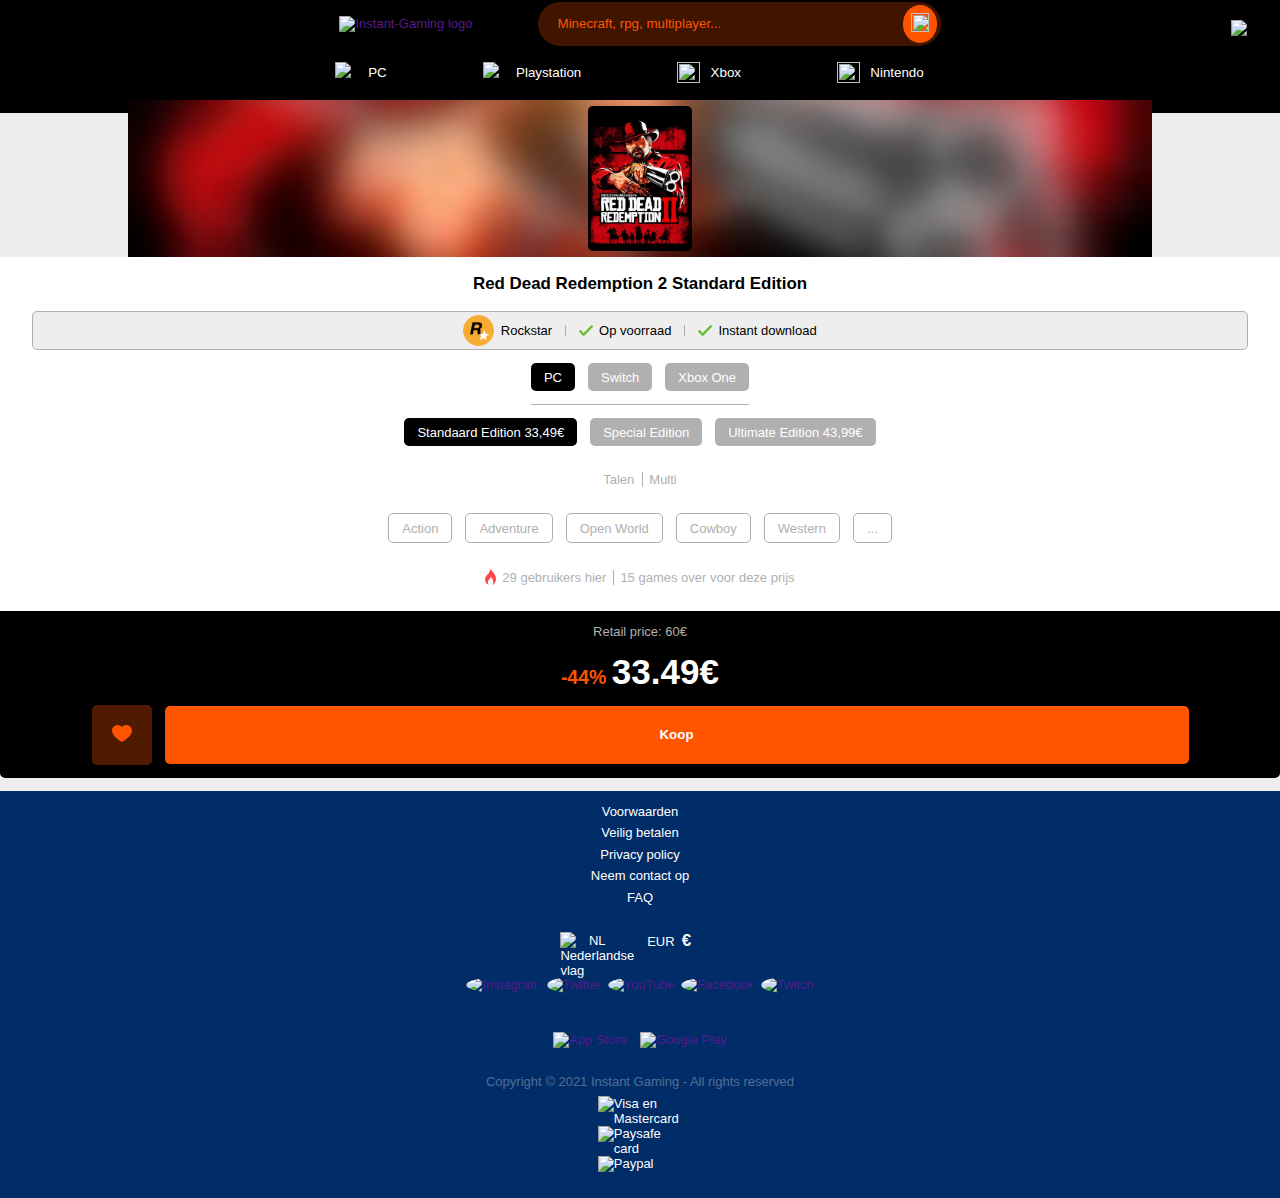
==== detailpagina.html @ 39573d83 "Add files via upload" ====
<!doctype html>
<html lang="nl">
	
<head>
	<meta charset="UTF-8">
	<meta name="author" content="Sandra Heijnekamp">
	<meta name="viewport" content="width=device-width, initial-scale=1">
	
	<title>Instant-Gaming detail pagina</title>
	
	<link href="styles/style.css" rel="stylesheet">
	<link rel="icon" type="image/svg+xml" href="images/favicon.svg">
</head>
<body>
    <header>
		<a href=""><img src="images/logo7.webp" alt="Instant-Gaming logo"></a>
		<nav class="gebruikersmenu">
			<button><img src="images/hamburgermenu.svg" class="hamburger" alt="Gebruikersmenu icon"></button>
			<ul class="hidden">
				<li><a href=""><img src="images/avatar.png" alt="Profielfoto"></a></li>
				<li><a href=""><img src="images/headericons/myorder.webp" alt="Mijn bestellingen"> Mijn bestellingen</a></li>
				<li><a href=""><img src="images/headericons/myigcredits.webp" alt="IG Credits"> IG Credits <span>€0</span></a></li>
				<li><a href=""><img src="images/headericons/mypublicprofile.webp" alt="Publieke profiel">Publieke profiel</a></li>
				<li><a href=""><img src="images/headericons/wishlist.webp" alt="Wishlist">Wishlist <span>19</span></a></li>
				<li><a href=""><img src="images/headericons/support.webp" alt="Klantenservice">Klantenservice</a></li>
				<li><a href=""><img src="images/headericons/settings.webp" alt="Instellingen">Instellingen</a></li>
				<li><a href=""><img src="images/headericons/darkmode.webp" alt="Darkmode">Darkmode</a></li>
				<li><a href=""><img src="images/headericons/signout.webp" alt="Log uit">Log uit</a></li>
			</ul>
		</nav>
		<form role="search" action="#">
			<input type="search" name="search" id="search" placeholder="Minecraft, rpg, multiplayer...">
			<button type="submit"><img src="images/headericons/ig-google-search-hover.webp" alt=""></button>
		</form>
		<nav class="navBesturingssysteem">
			<ul>
				<li class="NavComputer"><button><img src="images/headericons/pcgaming.svg" alt="Computer"><span class="hidden">PC</span><img src="images/headericons/arrow_down.svg" alt=""></button>
					<nav class="hidden">
						<div>
							<h2>Platforms</h2>
							<a href="">View all</a>
						</div>
						<ul>
							<li><a href=""><div><img src="images/PlatformIcons/steam.webp" alt="Steam"></div>Steam</a></li>
							<li><a href=""><div><img src="images/PlatformIcons/origin.webp" alt="Origin"></div>Origin</a></li>
							<li><a href=""><div><img src="images/PlatformIcons/rockstartc.webp" alt="Rockstar"></div>Rockstar</a></li>
							<li><a href=""><div><img src="images/PlatformIcons/epicgames.webp" alt="Epic"></div>Epic</a></li>
							<li><a href=""><div><img src="images/PlatformIcons/microsoftstore.webp" alt="Microsoft Store"></div>Microsoft Store</a></li>
							<li><a href=""><div><img src="images/PlatformIcons/ubisoftconnect.webp" alt="Ubisoft Connect"></div>Ubisoft Connect</a></li>
							<li><a href=""><div><img src="images/PlatformIcons/battlenet.webp" alt="Battle.net"></div>Battle.net</a></li>
							<li><a href=""><div><img src="images/PlatformIcons/gogcom.webp" alt="GOG.com"></div>GOG.com</a></li>
							<li><a href=""><div><img src="images/PlatformIcons/bethesda.webp" alt="Bethesda"></div>Bethesda</a></li>
						</ul>
						<h2>Prepaid cards</h2>
						<ul>
							<li><a href=""><img src="images/PlatformIcons/pc-fut.webp" alt="Fifa FUT points">Fifa FUT points</a></li>
							<li><a href=""><img src="images/PlatformIcons/pc-warcraft.webp" alt="World of Warcraft">World of Warcraft</a></li>
							<li><a href=""><img src="images/PlatformIcons/pc-gta.webp" alt="GTA Cash Cards">GTA Cash Cards</a></li>
						</ul>
						<h2>Top</h2>
						<ul>
							<li><a href="">Top bestsellers PC</a></li>
							<li><a href="">Top pre-orders PC</a></li>
							<li><a href="">Top PC games for under 10 €</a></li>
						</ul>
						<a href="">See all PC products</a>
					</nav>
				</li>
				<li class="NavPlaystation"><button><img src="images/headericons/playstation.svg" alt="Playstation"><span class="hidden">Playstation</span><img src="images/headericons/arrow_down.svg" alt=""></button>
					<nav>

					</nav>
				</li>
				<li class="NavXbox"><button><img src="images/headericons/xbox.svg" alt=""><span class="hidden">Xbox</span><img src="images/headericons/arrow_down.svg" alt=""></button>
					<nav>

					</nav>
				</li>
				<li class="NavNintendo"><button><img src="images/headericons/nintendo.svg" alt=""><span class="hidden">Nintendo</span><img src="images/headericons/arrow_down.svg" alt=""></button>
					<nav>

					</nav>
				</li>
			</ul>
		</nav>
	</header>
    <main class="detail">
        <section><img src="images/content/game-rockstar-red-dead-redemption-2-standard-edition-cover.jpg" alt="Red Dead Redemption 2"></section>
        <section>
            <h1>Red Dead Redemption 2 Standard Edition</h1>
            <article>
                <img src="images/PlatformIcons/rockstargames.png" alt="Rockstar">
                <p>Rockstar</p>
                <img src="images/vinkje.webp" alt="Beschikbaar">
                <p>Op voorraad</p><img src="images/vinkje.webp" alt="Beschikbaar">
                <p>Instant download</p>
            </article>
            <ul>
                <li><a href="">PC</a></li>
                <li><a href="">Switch</a></li>
                <li><a href="">Xbox One</a></li>
            </ul>
            <ul>
              <li><a href="">Standaard Edition <span>33,49€</span></a></li>
              <li><a href="">Special Edition</a></li>
              <li><a href="">Ultimate Edition <span>43,99€</span></a></li>
            </ul>
            <p>Talen <span>Multi</span></p>
            <ul>
                <li><a href="">Action</a></li>
                <li><a href="">Adventure</a></li>
                <li><a href="">Open World</a></li>
                <li><a href="">Cowboy</a></li>
                <li><a href="">Western</a></li>
                <li><a href="">...</a></li>
            </ul>
            <div><img src="images/hoticoon.webp" alt="Gewildheid"> <p>29 gebruikers hier</p><p>15 games over voor deze prijs</p></div>
            <article>
                <p>Retail price: 60€</p>
                <p>-44% <span>33.49€</span></p>
                <div><button><img src="images/heartfullicon.svg" alt="Wishlist icoon"></button>
                <button>Koop</button></div>
            </article>
        </section> 
    </main>
    <footer>
		<nav>
			<ul>
				<li><a href="">Voorwaarden</a></li>
				<li><a href="">Veilig betalen</a></li>
				<li><a href="">Privacy policy</a></li>
				<li><a href="">Neem contact op</a></li>
				<li><a href="">FAQ</a></li>
			</ul>
		</nav>
		<ul>
			<li><a href="">NL <img src="images/footericons/nederlandsevlag.png" alt="Nederlandse vlag"></a></li>
			<li><a href="">EUR <span>€</span></a></li>
		</ul>
		<ul>
			<li><a href=""><img src="images/footericons/instagramlogo.png" alt="Instagram"></a></li>
			<li><a href=""><img src="images/footericons/twittericon.webp" alt="Twitter"></a></li>
			<li><a href=""><img src="images/footericons/youtubeicon.webp" alt="YouTube"></a></li>
			<li><a href=""><img src="images/footericons/facebooklogo.webp" alt="Facebook"></a></li>
			<li><a href=""><img src="images/footericons/twitchlogo.webp" alt="Twitch"></a></li>
		</ul>
		<ul>
			<li><a href=""><img src="images/apple-store.webp" alt="App Store"></a></li>
			<li><a href=""><img src="images/google-store.webp" alt="Google Play"></a></li>
		</ul>
		<p>Copyright © 2021 Instant Gaming - All rights reserved</p>
		<img src="images/footericons/visamastercard.webp" alt="Visa en Mastercard">
		<img src="images/footericons/paysafecard.webp" alt="Paysafe card">
		<img src="images/footericons/paypal.webp" alt="Paypal">
	</footer>
    <script src="scripts/script.js"></script>
</body>
</html>
---- styles/style.css ----
/* CSS Document */
:root{
  --MerkColorOrange: #ff5400;
  --MainDarkorange: #4f1a00;
  --HeaderBackgroundColor: #000000;
  --Textcolorwhite: white;
  --MenuBackgroundColor: rgba(0, 0, 0, 0.5);
  --MenuBackgroundColorHover: rgba(0, 0, 0, 0.3);
  --BodyBackgroundColor: #eeeeee;
  --MainColorDarkgrey: #b0b0b0;
  --FooterBackgroundColor: #002c67;
}

*, *::after, *::before {
  box-sizing:border-box;  
  margin: 0;
  padding: 0;  
}

body{
  font-family: arial,sans-serif;
  font-size: 13px;
  background-color: var(--BodyBackgroundColor);
}

a{
  text-decoration: none;
}

li{
  list-style: none;
}

/* ------ Styling header ------ */

header{
  display: flex;
  flex-direction: column;
  align-items: center;
  background-color: var(--HeaderBackgroundColor);
}

img[src="images/logo7.webp"]{
  width: 7.7em;
  height: 100%;
  margin: 1.2em 0;
}

/* ------ Styling gebruikersmenu ------ */

.gebruikersmenu{
  display: flex;
  flex-direction: column;
  align-items: center;
  position: fixed;
  top: 4.5em;
  right: 1.3em;
  z-index: 15;
}

.gebruikersmenu button{
  position: fixed;
  background-color: var(--HeaderBackgroundColor);
  border: none;
  border-radius: 100%;
  width: 3.85em;
  height: 3.85em;
  z-index: 15;
  top: 0.4em;
  right: 0.8em;
}

.gebruikersmenu ul{
  background-color: var(--MenuBackgroundColor);
  border-radius: 5%;
  backdrop-filter: blur(25px);
  padding: 1em;
}

.gebruikersmenu ul li{
  width: 16em;
}

.gebruikersmenu ul li a:not(.gebruikersmenu ul li:first-of-type a){
  display: flex;
  align-items: center;

  height: 2.5em;
  padding: 0.5em 0.5em 0.5em 1em;
  border-radius: 15px;

  color: var(--Textcolorwhite);
}

.gebruikersmenu ul li a:hover:not(.gebruikersmenu ul li:first-of-type a){
  background-color: var(--MenuBackgroundColorHover);
}

.gebruikersmenu ul li a img:not(.gebruikersmenu ul li:first-of-type img){
  margin: 0 0.7em 0 0;
  width: 1.3em;
  height: 100%;
}

.gebruikersmenu ul li a span{
  margin-left: auto;
  background-color: var(--MenuBackgroundColorHover);
  padding: 0.35em 0.6em;
  border-radius: 42%;
}

img[src="images/avatar.png"]{
  width: 3.8em;
  border-radius: 100%;
  margin-left: calc(50% - 1.9em);
}

img[src="images/hamburgermenu.svg"]{
  position: fixed;
  z-index: 15;
  top: 1.5em;
  right: 1.7em;
  width: 2em;
}

/* ------ End styling gebruikersmenu ------ */

/* ------ Styling search bar ------ */

header form{
  position: relative;
  background-color: rgb(64, 21, 0);
  border-radius: 75px;
  width: 85%;

}

header form input{
  background-color: transparent;
  border: none;
  height: 3.3em;
  width: 100%;
  padding: 1.5em;
  color: var(--MerkColorOrange);
}

header form input::placeholder{
  color: var(--MerkColorOrange);
}

header form input:focus{
  outline: none;
}

header form button{
  position: absolute;
  top:0.25em;
  right: 0.25em;
  background-color: var(--MerkColorOrange);
  padding: 0.6em;
  border: none;
  border-radius: 100%;
}

header form button img{
  width: 1.4em;
  height: 1.4em;
}

/* ------ End styling search bar ------ */

/* ------ Styling nav besturingssysteem ------ */

.navBesturingssysteem ul{
  display: flex;
  justify-content: space-between;
  width: 16.92em;
  margin: 1em 0 2em 0;
}

.navBesturingssysteem ul li button{
  display: flex;
  justify-content: center;
  align-items: center;
}

.navBesturingssysteem > ul > li > button > img:not(img[src="images/headericons/arrow_down.svg"]) {
  width: 1.69em;
  height: 1.54em;
}

img[src="images/headericons/arrow_down.svg"]{
  width: 0.92em;
  margin-left: 0.38em;
}
.navBesturingssysteem button{
  border: none;
  background-color: var(--HeaderBackgroundColor);
}

.NavComputer nav{
  position: absolute;
  top: 11.54em;
  left: 0;
  right: 0;
  background-color: var(--MenuBackgroundColor);
  border-radius: 10px;
  backdrop-filter: blur(25px);
  padding: 1em;
  color: var(--Textcolorwhite);
  max-width: 29.23em;
  margin: auto;
  z-index: 15;
}

.NavComputer nav a{
  color: var(--Textcolorwhite);
  font-size: 1em;
  word-wrap: break-word;
}

.NavComputer nav h2{
  font-size: 1em;
}

.NavComputer > nav > h2{
  width: 100%;
  padding: 0.7em 1em;
  border-radius: 10px;
  background-color: var(--MenuBackgroundColorHover);
}

.NavComputer > nav > div{
  display: flex;
  justify-content: space-between;
  width: 100%;
  background-color: var(--MenuBackgroundColorHover);
  align-items: center;
  padding: 0.7em 1em;
  border-radius: 10px;
}

.NavComputer nav ul:first-of-type{
  display: flex;
  justify-content: flex-start;
  flex-direction: column;
  flex-wrap: wrap;
  height: 17.69em;
}

.NavComputer nav ul:first-of-type li{
  margin: 0.8em 2.5em 0 0.8em;
  align-self: flex-start;
}

.NavComputer nav ul:first-of-type li a{
  display: flex;
  align-items: center;
  font-size: 0.92em;
}

.NavComputer nav ul:first-of-type li div{
  position: relative;
  overflow: hidden;
  background-color: black;
  width: 2.69em;
  height: 2.69em;
  padding: 1em;
  border-radius: 100%;
  margin-right: 0.7em;
}

.NavComputer nav ul:first-of-type li:nth-of-type(2) div{
  background-color: #ff5500;
}

.NavComputer nav ul:first-of-type li:nth-of-type(3) div{
  background-color: #f6ac33;
}

.NavComputer nav ul:first-of-type li:nth-of-type(4) div{
  background-color: #0078f2;
}

.NavComputer nav ul:first-of-type li:nth-of-type(5) div{
  background-color: white;
}

.NavComputer nav ul:first-of-type li:nth-of-type(6) div{
  background-color: #00a2ff;
}

.NavComputer nav ul:first-of-type li:nth-of-type(7) div{
  background-color: #2e64ca;
}

.NavComputer nav ul:first-of-type li:nth-of-type(8) div{
  background-color: #ae00ff;
}

.NavComputer nav ul:first-of-type li:nth-of-type(9) div{
  background-color: #484848;
}

.NavComputer nav ul:first-of-type li:nth-of-type(1) div img{
  width: 3.08em;
  position: absolute;
  top: 0.23em;
  left: -0.62em;
}

.NavComputer nav ul:first-of-type li:nth-of-type(2) div img, .NavComputer nav ul:first-of-type li:nth-of-type(4) div img, .NavComputer nav ul:first-of-type li:nth-of-type(5) div img, .NavComputer nav ul:first-of-type li:nth-of-type(6) div img, .NavComputer nav ul:first-of-type li:nth-of-type(7) div img{
  width: 1.92em;
  position: absolute;
  top: 0.38em;
  left: 0.38em;
}

.NavComputer nav ul:first-of-type li:nth-of-type(3) div img{
  width: 1.92em;
  position: absolute;
  top: 0.46em;
  left: 0.46em;
}

.NavComputer nav ul:first-of-type li:nth-of-type(8) div img{
  width: 1.92em;
  position: absolute;
  top: 0.46em;
  left: 0.38em;
}

.NavComputer nav ul:first-of-type li:nth-of-type(9) div img{
  width: 17px;
  position: absolute;
  top: 0.62em;
  left: 0.69em;
}

.NavComputer nav ul:nth-of-type(2){
  width: 100%;
}

.NavComputer nav ul:nth-of-type(2) ul{
  justify-content: space-between;
}

.NavComputer nav ul:nth-of-type(2) li a{
  display: flex;
  justify-content: center;
  flex-direction: column;
  justify-content: space-between;
  align-items: center;
  height: 5.77em;
  margin: 1em 0.5em;
  text-align: center;
}

.NavComputer nav ul:nth-of-type(2) li img{
  width: 3.08em;
}

.NavComputer nav ul:nth-of-type(3){
  flex-direction: column;
  align-items: flex-start;
}

.NavComputer nav ul:nth-of-type(3) a{
  margin: 1em 0 0 1.8em;
}

.NavComputer > nav > a{
  display: flex;
  justify-content: center;
  background-color: black;
  padding: 0.9em 0;
  width: 45%;
  border-radius: 5px;
  align-self: center;
  margin: 1em auto;
}


/* ------ End tyling nav besturingssysteem ------ */

/* ------ End styling header ------ */

/* ------ Styling main ------ */

main{
  transform: translateY(-1em);
  max-width: 78.77em;
  margin: auto;
  background-color: var(--BodyBackgroundColor);
  border-radius: 10px;
}

main h2{
  font-size: 1.15em;
}

.homePage > section:nth-of-type(1){
  width: 100%;
  overflow: hidden;
  border-top-left-radius: 10px;
  border-top-right-radius: 10px;
}

img[src="images/content/campaign-banner-6149fc348d1fe.jpg"]{
  width: 130%;
  transform: translateX(-12%);
}

.homePage section:nth-of-type(2) > div, .homePage section:nth-of-type(4) > div{
  display: flex;
  justify-content: space-between;
  align-content: center;
  width: 95%;
  margin: 1em auto;
}

.homePage section:nth-of-type(2) > div a, .homePage section:nth-of-type(4) > div a{
  padding: 0.4em 0.7em;
  border: solid 1px #767676;
  border-radius: 15px;
  color: #767676;
}

.homePage section:nth-of-type(2) ol{
  display: grid;
  grid-template-columns: 1fr 1fr 1fr;
  grid-row-gap: 1.5em;
  grid-column-gap: 0.7em;
  grid-template-columns:repeat(auto-fit, minmax(8em, 1fr));
  width: 95%;
  margin: auto;
}

.homePage section:nth-of-type(2) ol li{
  position: relative;
  border-radius: 10px;
  color: var(--Textcolorwhite);
  width: 100%;
  box-shadow: 1px 1px 25px -20px rgba(0,0,0,0.45);
}

.homePage section:nth-of-type(2) ol li a{
  color: var(--Textcolorwhite);
}

.homePage section:nth-of-type(2) ol li span:nth-of-type(1){
  position: absolute;
  bottom: -1%;
  left: -3%;
  background-color: var(--MerkColorOrange);
  padding: 0.5em;
  border-radius: 5px;
}

.homePage section:nth-of-type(2) ol li span:nth-of-type(2){
  position: absolute;
  bottom: 5%;
  right: 7%;
}

.homePage section:nth-of-type(2) img[src="images/PlatformIcons/Steam-Emblem.png"]{
  position: absolute;
  width: 50px;
  top: 3%;
  right: -5%;
}

.homePage section:nth-of-type(2) img[src="images/content/life-is-strange-true-colors-pc-spel-steam-cover.jpg"]{
  width: 100%;
  height: 100%;
  border-radius: 10px;
}

/* ------ Styling Trustpilot ------ */

.homePage section:nth-of-type(3) {
  width: 95%;
  margin: 2em auto;
  padding: 1.5em;
  background-color: white;
  border-radius: 10px;
  box-shadow: 1px 1px 25px -20px rgba(0,0,0,0.45);
}

.homePage section:nth-of-type(3) a{
  display: flex;
  flex-wrap: wrap;
  justify-content: center;
  align-items: center;
  color: #000000;
  width: 300px;
  margin: 1em auto;
}

.homePage section:nth-of-type(3) p:first-of-type{
  font-size: 1.6em;
  margin: 0 0.8em 0.5em 0;
}
.homePage section:nth-of-type(3) p span{
  text-decoration: underline;
}

.homePage section:nth-of-type(3) img[src="images/trustpilot-stars.svg"]{
  width: 10em;
  margin: 0 0 0.5em 0;
}

.homePage section:nth-of-type(3) img[src="images/trustpilot-logo.svg"]{
  width: 6em;
  margin: 0 0 0 0.4em;
}

.homePage section:nth-of-type(3) article:nth-of-type(1), .homePage section:nth-of-type(3) article:nth-of-type(2), .homePage section:nth-of-type(3) article:nth-of-type(3){
  display: none;
}

/* ------ End styling Trustpilot ------ */

/* ------ Styling User feedback ------ */

.homePage section:nth-of-type(4) ul{
  display: flex;
  gap: 1.5em;
  width: 95%;
  margin: auto;
}
.homePage section:nth-of-type(4) ul li{
  display: flex;
  flex-direction: column;
  align-items: center;
  width: 47%;
  height: 16em;
  padding: 1.5em 0;
  background-color: white;
  box-shadow: 1px 1px 25px -20px rgba(0,0,0,0.45);
  border-radius: 10px;
}

.homePage section:nth-of-type(4) ul li:nth-child(3), .homePage section:nth-of-type(4) ul li:nth-child(4){
  display: none;
}

.homePage section:nth-of-type(4) ul li a:first-of-type{
  order: 1;
  width: 80%;
}

.homePage section:nth-of-type(4) ul li p{
  order: 2;
  width: 80%;
}

.homePage section:nth-of-type(4) ul li a h3, .homePage section:nth-of-type(4) ul li p{
  color: black;
  text-overflow: ellipsis;
  overflow: hidden;
  white-space: nowrap;
  text-align: center;
  margin: 0.5em 0 0 0;
}

.homePage section:nth-of-type(4) ul li a img:first-of-type{
  width: 6em;
  border-radius: 100%;
}

img[src="images/beoordelingssterren.webp"]{
  width: 7em;
  margin: 0.2em 0 0 0;
}

/* ------ End styling User feedback ------ */

/* ------ Styling detail pagina ------ */

.detail{
  display: flex;
  flex-direction: column;
  align-items: center;
}
.detail h1{
  font-size: 1.3em;
  margin: 1em 0;
  text-align: center;
}

.detail img[src="images/content/game-rockstar-red-dead-redemption-2-standard-edition-cover.jpg"]{
  width: 8em;
  border-radius: 5px;
  backdrop-filter: blur(20px);
  margin: 0.5em;
}

.detail section:first-of-type{
  display: flex;
  justify-content: center;
  order: -1;
  background-image: url("../images/content/game-rockstar-red-dead-redemption-2-standard-edition-cover-blur.jpg");
  background-size: 100%;
  background-position: center;
  width: 100%;
}

.detail section:nth-of-type(2){
  display: flex;
  flex-direction: column;
  align-items: center;
  background-color: white;
}

.detail section:nth-of-type(2) article:nth-of-type(1){
  display: flex;
  align-items: center;
  justify-content: center;
  background-color: var(--BodyBackgroundColor);
  width: 95%;
  border-radius: 5px;
  height: 3em;
  border: 1px solid var(--MainColorDarkgrey);
}

.detail section:nth-of-type(2) article:nth-of-type(1) p{
  margin: 0 0 0 0.5em;
}

.detail img[src="images/vinkje.webp"]{
  height: 0.8em;
  margin: 0 0 0 1em;
  padding: 0 0 0 1em;
  border-left: 1px solid var(--MainColorDarkgrey);
}

.detail section:nth-of-type(2) ul{
  display: flex;
  justify-content: center;
  gap: 1em;
  flex-wrap: wrap;
}

.detail section:nth-of-type(2) ul:first-of-type{
  padding: 0 0 1em 0;
  margin: 1em 0;
  border-bottom: 1px solid var(--MainColorDarkgrey);
}

.detail section:nth-of-type(2) ul li{
  padding: 0.5em 1em;
  background-color: var(--MainColorDarkgrey);
  border-radius: 5px;
}

.detail section:nth-of-type(2) ul li:first-of-type{
  background-color: var(--HeaderBackgroundColor)
}

.detail section:nth-of-type(2) ul li a{
  color: var(--Textcolorwhite);
}

.detail section:nth-of-type(2) > p:first-of-type{
  color: var(--MainColorDarkgrey);
  margin: 2em 0;
}

.detail section:nth-of-type(2) > p:first-of-type > span{
  padding-left: 0.5em;
  border-left: 1px solid var(--MainColorDarkgrey);
  margin-left: 0.3em;
}

.detail section:nth-of-type(2) ul:nth-of-type(3) li{
  background-color: transparent;
  border-radius: 5px;
  border: 1px solid var(--MainColorDarkgrey);
}

.detail section:nth-of-type(2) ul:nth-of-type(3) li a{
  color: var(--MainColorDarkgrey);
}

.detail section:nth-of-type(2) > div:first-of-type{
  display: flex;
  justify-content: center;
  align-items: center;
  color: var(--MainColorDarkgrey);
  margin: 2em 0;
}

.detail section:nth-of-type(2) > div:first-of-type p:nth-of-type(2){
  padding-left: 0.5em;
  margin-left: 0.5em;
  border-left: 1px solid var(--MainColorDarkgrey);
}

.detail img[src="images/hoticoon.webp"]{
  width: 0.8em; 
  margin: 0 0.5em 0 0;
}

.detail section:nth-of-type(2) article:nth-of-type(2){
  background-color: var(--HeaderBackgroundColor);
  display: flex;
  flex-direction: column;
  align-items: center;
  width: 100vw;
  border-bottom-right-radius: 5px;
  border-bottom-left-radius: 5px;
}

.detail section:nth-of-type(2) article:nth-of-type(2) p:first-of-type{
  color: var(--MainColorDarkgrey);
  margin: 1em 0;
}

.detail section:nth-of-type(2) article:nth-of-type(2) p:nth-of-type(2){
  color: var(--MerkColorOrange);
  font-size: 1.5em;
  font-weight: bold;
}

.detail section:nth-of-type(2) article:nth-of-type(2) p:nth-of-type(2) span{
  color: var(--Textcolorwhite);
  font-size: 1.8em;
}

.detail section:nth-of-type(2) article:nth-of-type(2) div{
  display: flex;
  align-items: center;
  gap: 1em;
  margin: 1em 0;
}

.detail section:nth-of-type(2) article:nth-of-type(2) button:first-of-type{
  padding: 1.5em;
  border-radius: 5px;
  border: none;
  background-color: var(--MainDarkorange);
}
.detail img[src="images/heartfullicon.svg"]{
  width: 1.5em;
}

.detail section:nth-of-type(2) article:nth-of-type(2) button:nth-of-type(2){
  padding: 1.6em 0;
  width: 80vw;
  border-radius: 5px;
  border: none;
  background-color: var(--MerkColorOrange);
  color: var(--Textcolorwhite);
  font-weight: bold;
}

/* ------ End styling detail pagina ------ */

/* ------ End styling main ------ */

/* ------ Styling footer ------ */

footer{
  background-color: var(--FooterBackgroundColor);
  color: var(--Textcolorwhite);
  display: flex;
  flex-direction: column;
  align-items: center;
  padding: 0 0 2em 0;
}

footer nav ul{
  padding: 0.5em 0 0 0;
}

footer nav ul li{
  text-align: center;
  padding: 0.5em 0 0 0; 
}

footer nav ul li a{
  color: var(--Textcolorwhite);
}

footer > ul:first-of-type{
  display: flex;
  justify-content: center;
  align-items: center;
  gap: 1em;
  margin: 2em 0;
}

footer > ul:first-of-type li a{
  color: var(--Textcolorwhite);
  position: relative;
}
footer > ul:first-of-type li a span{
  font-size: 1.3em;
  margin: 0 0 0 0.2em;
  font-weight: bold;
}

footer > ul:first-of-type li:first-of-type a{
  padding: 0 2.2em 0 0;
}

img[src="images/footericons/nederlandsevlag.png"]{
  position: absolute;
  top: -0.1em;
  right: 0;
}

footer > ul:nth-of-type(2){
  display: flex;
  justify-content: center;
  gap: 0.5em;
  padding: 0 0 2em 0;
}

footer > ul:nth-of-type(2) img{
  width: 4em;
  border-radius: 100%;
}

footer > ul:nth-of-type(3){
  display: flex;
  justify-content: center;
  gap: 1em;
  margin: 1em 0;
}

footer p:first-of-type{
  opacity: 30%;
  text-align: center;
  margin: 1em 0 0.6em 0;
}

footer > img:nth-of-type(1), footer > img:nth-of-type(2), footer > img:nth-of-type(3){
  width: 6.5em;
  margin: 0.2 0 0 0;
}

/* ------ End styling footer ------ */

/* ------ Styling other ------ */

.hidden{
  display: none;
}

/* ------ Styling other ------ */

/* ------ Responsive ------ */

@media (max-width: 348px){
  .homePage section:nth-of-type(2) ol li:nth-of-type(7), .homePage section:nth-of-type(2) ol li:nth-of-type(8), .homePage section:nth-of-type(2) ol li:nth-of-type(9), .homePage section:nth-of-type(2) ol li:nth-of-type(10){
    display: none;
  }
}

@media (min-width: 450px) {
  .homePage section:nth-of-type(2) ol{
    grid-template-columns:repeat(auto-fit, minmax(10.5em, 1fr));
  }
}

@media (min-width: 500px){
  .navBesturingssysteem ul{
    width: 100%;
    justify-content: space-evenly;
    font-size: 1.15em;
  }

  .navBesturingssysteem ul li:not(.navBesturingssysteem ul li:last-of-type){
    margin: 0 2em 0 0;
  }

  .navBesturingssysteem ul li span{
    display: block;
    color: var(--Textcolorwhite);
    margin: 0 0.3em 0 0.8em;
  }

  img[src="images/headericons/arrow_down.svg"]{
    opacity: 50%;
  }
  .NavComputer nav{
    top: 10.45em;
  }
  
  .NavComputer nav ul:first-of-type{
    height: 15em;
  }

  .NavComputer nav ul:first-of-type li{
    margin: 0;
  }

  .NavComputer nav ul:first-of-type li a{
    font-size: 0.8em;
    margin: 1em 0 0 1em;
  }
  .NavComputer nav ul:nth-of-type(2){
    font-size: 0.8em;
  }
  .NavComputer nav ul:nth-of-type(3) li a{
    font-size: 0.8em;
    margin-top: 3em;
  }
}

@media (min-width: 600px){
  .homePage section:nth-of-type(2) ol li:nth-of-type(9){
    display: none;
  }
  img[src="images/logo7.webp"]{
    width: 10em;
  }
  .homePage section:nth-of-type(4) ul li{
    width: 33%;
  }
  .homePage section:nth-of-type(4) ul li:nth-child(3){
    display: flex;
  }
  .NavComputer nav{
    top: 11em;
  }
}

@media (min-width: 650px){


  .homePage section:nth-of-type(3){
    display: grid;
    grid-template-columns: 1fr 1fr;
    row-gap: 2em;

  }
  .homePage section:nth-of-type(3) img:not(img[src="images/trustpilot-stars.svg"], img[src="images/trustpilot-logo.svg"]){
    height: 2.5em;
    margin: 0 1.5em 0 0;
  }

  .homePage section:nth-of-type(3) article p:first-of-type:not(.homePage section:nth-of-type(3) article:nth-of-type(4) p){
    margin: 0;
  }

  .homePage section:nth-of-type(3) article p:nth-child(2):not(.homePage section:nth-of-type(3) article:nth-of-type(4) p){
    color: gray;
  }

  .homePage section:nth-of-type(3) article:nth-of-type(1), .homePage section:nth-of-type(3) article:nth-of-type(2), .homePage section:nth-of-type(3) article:nth-of-type(3){
    display: flex;
    margin: auto;
  }
}

@media (min-width: 700px){
  header{
    flex-direction: row;
    flex-wrap: wrap;
    justify-content: center;
  }
  .navBesturingssysteem{
    width: 53.84em;
  }
    .NavComputer nav{
    top: 8em;
  }
  header form{
    width: 31em;
    margin: 0 3em 0 0;
  }
  img[src="images/logo7.webp"]{
    margin: 1.2em 5em 1.2em 3em;
    justify-self: flex-start;
  }
}

@media (min-width: 750px) {
  .homePage section:nth-of-type(2) ol{
    grid-template-columns:repeat(auto-fit, minmax(13em, 1fr));
  }
}

@media (min-width: 850px) {
  .homePage section:nth-of-type(2) ol{
    grid-template-columns:repeat(auto-fit, minmax(12em, 1fr));
    grid-column-gap: 1.5em;
  }

  .homePage section:nth-of-type(4) ul li{
    width: 22%;
  }

  .homePage section:nth-of-type(4) ul li:nth-child(4){
    display: flex;
  }

}

@media (min-width: 904px) {
  .homePage section:nth-of-type(2) ol li:last-of-type, .homePage section:nth-of-type(2) ol li:nth-of-type(9){
    display: block;
  }
}

@media (min-width: 1024px){
  .homePage section:nth-of-type(3){
    display: flex;
    justify-content: space-between;
  }
}

/* ------ End responsive ------ */
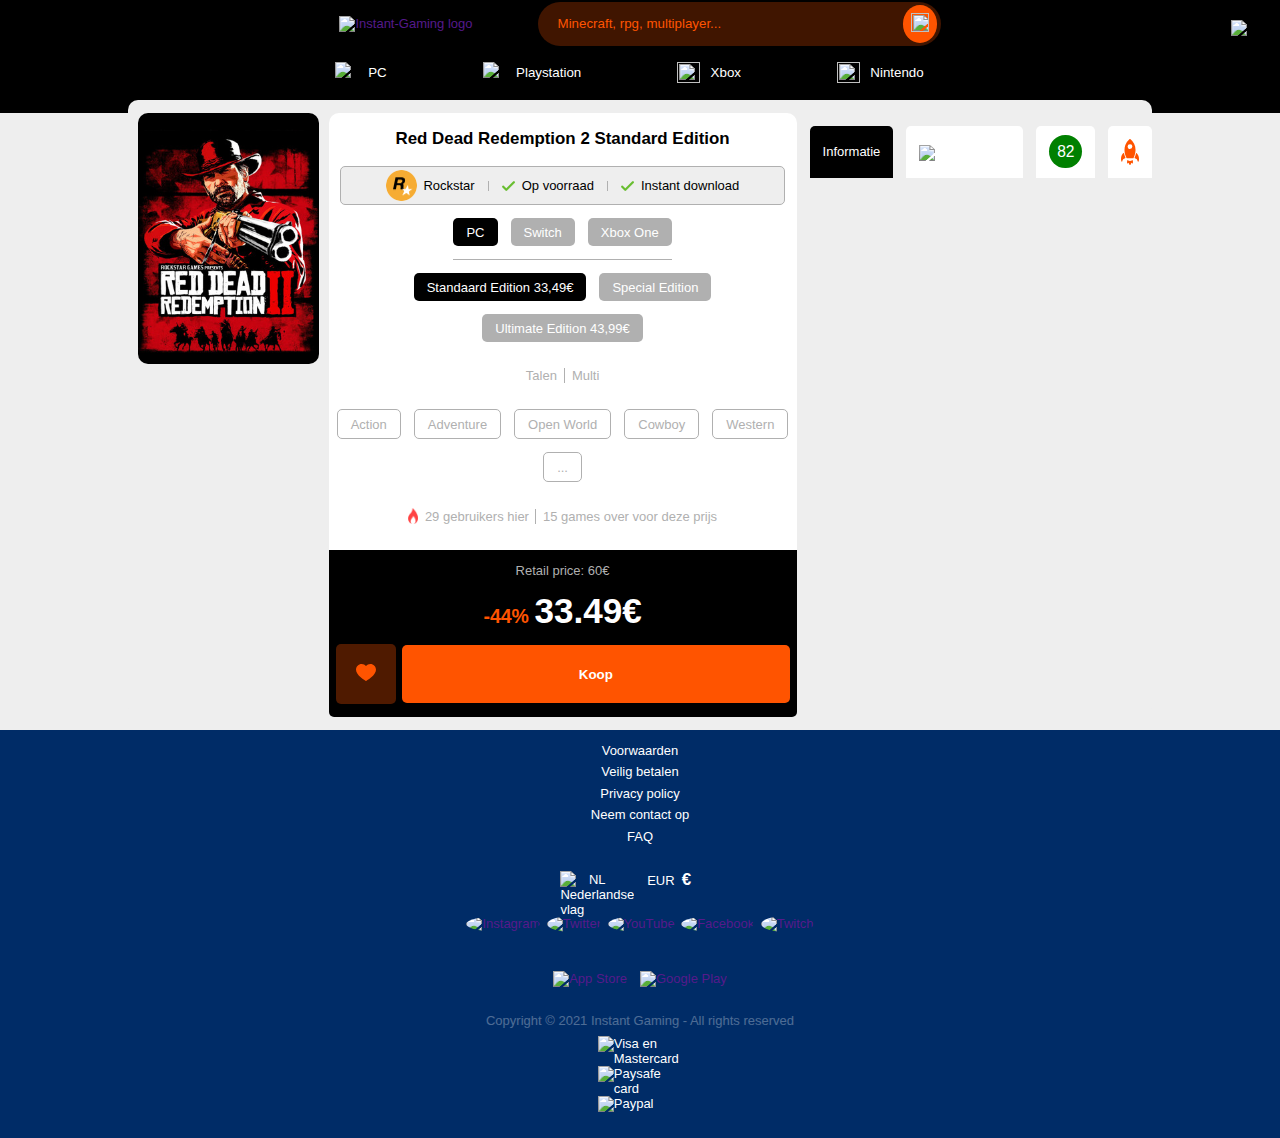
==== commit 402aee24: "Add files via upload" ====
--- a/detailpagina.html
+++ b/detailpagina.html
@@ -15,7 +15,7 @@
     <header>
 		<a href=""><img src="images/logo7.webp" alt="Instant-Gaming logo"></a>
 		<nav class="gebruikersmenu">
-			<button><img src="images/hamburgermenu.svg" class="hamburger" alt="Gebruikersmenu icon"></button>
+			<button><img src="images/hamburgermenu.svg" alt="Gebruikersmenu icon"></button>
 			<ul class="hidden">
 				<li><a href=""><img src="images/avatar.png" alt="Profielfoto"></a></li>
 				<li><a href=""><img src="images/headericons/myorder.webp" alt="Mijn bestellingen"> Mijn bestellingen</a></li>
@@ -88,13 +88,13 @@
         <section><img src="images/content/game-rockstar-red-dead-redemption-2-standard-edition-cover.jpg" alt="Red Dead Redemption 2"></section>
         <section>
             <h1>Red Dead Redemption 2 Standard Edition</h1>
-            <article>
+            <div>
                 <img src="images/PlatformIcons/rockstargames.png" alt="Rockstar">
                 <p>Rockstar</p>
                 <img src="images/vinkje.webp" alt="Beschikbaar">
                 <p>Op voorraad</p><img src="images/vinkje.webp" alt="Beschikbaar">
                 <p>Instant download</p>
-            </article>
+			</div>
             <ul>
                 <li><a href="">PC</a></li>
                 <li><a href="">Switch</a></li>
@@ -115,13 +115,58 @@
                 <li><a href="">...</a></li>
             </ul>
             <div><img src="images/hoticoon.webp" alt="Gewildheid"> <p>29 gebruikers hier</p><p>15 games over voor deze prijs</p></div>
-            <article>
+            <div>
                 <p>Retail price: 60€</p>
                 <p>-44% <span>33.49€</span></p>
                 <div><button><img src="images/heartfullicon.svg" alt="Wishlist icoon"></button>
                 <button>Koop</button></div>
-            </article>
+			</div>
         </section> 
+		<section>
+			<ul>
+				<li><a href="">Informatie</a></li>
+				<li><a href=""><img src="images/beoordelingssterren.webp" alt="Beoordeling"></a></li>
+				<li><a href="" alt="Gebruikersscore"><span>82</span></a></li>
+				<li><a href=""><span>Activation</span><img src="images/activationicoon.svg" alt=""></a></li>
+			</ul>
+			<!-- <article>
+				<p>Red Dead Redemption 2 voor PC is een actie-avonturen game in open wereld formaat, waarin de speler vrij kan ronddwalen met sommige elementen die zich afspelen in een derde persoon, andere in first-person. De speler kan misdaden plegen, maar moet dan voorbereid zijn op dat de wetshandhaving ze op komt sporen, klaar om je het volle gewicht van je misdaden te laten dragen.</p>
+				<h2>Over deze game</h2>
+				<p>RDR2, zoals de game liefkozend wordt genoemd, werd vóór de pc-release alvoor andere platforms uitgebracht, en de game kreeg de titel van best verkochte game aller tijden nog voordat de pc-gamecijfers in de statistieken werden opgenomen. De reden voor de populariteit van de game is niet moeilijk te ontdekken.
+					In tegenstelling tot games waar chaos en vernietiging de sleutel zijn, kun je met deze game wegzinken in de schoonheid van het landschap van het Wilde Westen en empathische en sympathieke banden aangaan met andere spelers en NPC's (niet-spelende personages) in de momenten tussen de actiegedreven sequenties - waarvan er ook veel zijn.
+					Je speelt als Arthur Morgan, een lid van de Van der Linde Gang, en de lineaire verhaallijn guides spelen door middel van vaste verhaallijnen, waarbij Arthur missies voltooit en doelen bereikt terwijl hij verder gaat, geleid door het algemene verhaal.
+					Zodra elke missie is voltooid, is Arthur vrij om door de open wereld te dwalen, nieuwe plekken te ontdekken en af en toe te struikelen over zijn volgende missie die hij kan uitvoeren voordat hij terugkeert naar zijn oorspronkelijke punt om vanaf daar weer verder te gaan.
+					Ondanks de strak uitgelijnde verhaallijnen, is het spel sterk door de speler gestuurd, waarbij je beslissingen je weg door het spel bepalen. Je kunt tijdens elke reis blijven hangen, schurken vangen die misdaden begaan, mensen in nood helpen met zijmissies, of je kunt ze passeren en alle NPC’s negeren in je vastbeslotenheid om naar je volgende bestemming te gaan.</p>
+				<h3>Geweldige Graphics</h3>
+				<p>Gezien het feit dat de game veel aandacht besteedt aan de esthetiek van de game, zal het geen verrassing zijn dat er enorme hoeveelheden detail zijn aangebracht in het creëren van de best mogelijke gameplay, achtergronden en bewegingsverschuivingen die mogelijk zijn.
+					Schaduwen en reflecties zijn gedetailleerder en realistischer dan ooit tevoren met een hogere resolutie en scherpere definitie. Bomen, gras en sneeuw lijken en ‘voelen’ allemaal authentieker terwijl je speelt, met subtiele veranderingen in geluiden die een realistische indruk geven van het terrein waarop je speelt.
+					Je bewegingen zijn ook meer responsief, met een vloeiende beweging kun je je wapen trekken, en lopen, rijden en rennen voelen authentiek wat betreft de grafische en fysische motoren.</p>
+				<h3>Nieuwe Features Om Op Te Letten</h3>
+				<ul>
+					<li>Paarden - er zijn nieuwe paardenrassen die je kunt vangen, temmen en berijden, waaronder de snelle Warped Brindle Arabian; de Perlino Andalusiër, een uitstekende jager; de Red Chestnut Arabian, mooi en snel; en verschillende andere. Probeer ze allemaal en kijk welke het beste past bij Arthur's stijl van rijden, vechten en ontdekken</li>
+					<li>Geweren - er zijn verschillende wapens in deze game die alleen beschikbaar waren in de online versie van de eerste game, waaronder de High Roller Revolver en Le Mat revolver, terwijl het M1899-pistool geheel nieuw is in deze game</li>
+					<li>Talismans - houd je ogen open voor gadgets en amuletten die je kunnen helpen. Dit zijn bijvoorbeeld een haaientand die jou en je paard helpt om als een team te werken, een schildpadschelp die je herstelsnelheid (permanent) verhoogt en een kraaikop die je geplunderde munitie (ook permanent) een boost geeft</li>
+				</ul>
+				<p>Red Dead Redemption 2 voor PC is beschikbaar voor aankoop op Instant Gaming voor een fractie van de verkoopprijs. Je ontvangt een officiële sleutel en kunt het spel binnen enkele seconden spelen. Play smart. Pay less.</p>
+				<h3>Release datum: <span>5 november 2019</span></h3>
+				<h3>Minimale vereisten*</h3>
+				<ul>
+					<li>OS <span>win 7</span></li>
+					<li>CPU <span>Intel Core i5-2500K / AMD FX-6300</span></li>
+					<li>RAM <span>8 GB</span></li>
+					<li>GPU <span>Nvidia GeForce GTX 770 2 Go / AMD Radeon R9 280 3 Go</span></li>
+					<li>HDD <span>150 GB</span></li>
+				</ul>
+				<h3>Aanbevolen vereisten*</h3>
+				<ul>
+					<li>OS <span>Windows 10 (v1803)</span></li>
+					<li>CPU <span>Intel Core i7-4770K / AMD Ryzen 5 1500X</span></li>
+					<li>RAM <span>12 GB</span></li>
+					<li>GPU <span>Nvidia GeForce GTX 1060 6 Go / AMD Radeon RX 480 4Go</span></li>
+					<li>HDD <span>150 GB</span></li>
+				</ul>
+			</article> -->
+		</section>
     </main>
     <footer>
 		<nav>
--- a/styles/style.css
+++ b/styles/style.css
@@ -523,18 +523,21 @@
 
 /* ------ Styling User feedback ------ */
 
-.homePage section:nth-of-type(4) ul{
-  display: flex;
-  gap: 1.5em;
+.homePage section:nth-of-type(4){
   width: 95%;
   margin: auto;
 }
+
+.homePage section:nth-of-type(4) ul{
+  display: flex;
+  gap: 1.5em;
+}
 .homePage section:nth-of-type(4) ul li{
   display: flex;
   flex-direction: column;
   align-items: center;
-  width: 47%;
   height: 16em;
+  width: 50%;
   padding: 1.5em 0;
   background-color: white;
   box-shadow: 1px 1px 25px -20px rgba(0,0,0,0.45);
@@ -582,7 +585,11 @@
   display: flex;
   flex-direction: column;
   align-items: center;
-}
+  max-width: 78.77em;
+}
+
+/* ------ Styling productinformatie (sectie 1 & 2) pagina ------ */
+
 .detail h1{
   font-size: 1.3em;
   margin: 1em 0;
@@ -610,10 +617,11 @@
   display: flex;
   flex-direction: column;
   align-items: center;
+  width: 100%;
   background-color: white;
 }
 
-.detail section:nth-of-type(2) article:nth-of-type(1){
+.detail section:nth-of-type(2) > div:nth-of-type(1){
   display: flex;
   align-items: center;
   justify-content: center;
@@ -624,15 +632,17 @@
   border: 1px solid var(--MainColorDarkgrey);
 }
 
-.detail section:nth-of-type(2) article:nth-of-type(1) p{
+.detail section:nth-of-type(2) div:nth-of-type(1) p{
   margin: 0 0 0 0.5em;
 }
 
 .detail img[src="images/vinkje.webp"]{
   height: 0.8em;
   margin: 0 0 0 1em;
+}
+.detail section:nth-of-type(2) div:nth-of-type(1) img:nth-of-type(2){
+  border-left: 1px solid var(--MainColorDarkgrey);
   padding: 0 0 0 1em;
-  border-left: 1px solid var(--MainColorDarkgrey);
 }
 
 .detail section:nth-of-type(2) ul{
@@ -683,7 +693,7 @@
   color: var(--MainColorDarkgrey);
 }
 
-.detail section:nth-of-type(2) > div:first-of-type{
+.detail section:nth-of-type(2) > div:nth-of-type(2){
   display: flex;
   justify-content: center;
   align-items: center;
@@ -691,7 +701,7 @@
   margin: 2em 0;
 }
 
-.detail section:nth-of-type(2) > div:first-of-type p:nth-of-type(2){
+.detail section:nth-of-type(2) > div:nth-of-type(2) p:nth-of-type(2){
   padding-left: 0.5em;
   margin-left: 0.5em;
   border-left: 1px solid var(--MainColorDarkgrey);
@@ -702,40 +712,41 @@
   margin: 0 0.5em 0 0;
 }
 
-.detail section:nth-of-type(2) article:nth-of-type(2){
+.detail section:nth-of-type(2) div:nth-of-type(3){
   background-color: var(--HeaderBackgroundColor);
   display: flex;
   flex-direction: column;
   align-items: center;
-  width: 100vw;
+  width: 100%;
   border-bottom-right-radius: 5px;
   border-bottom-left-radius: 5px;
 }
 
-.detail section:nth-of-type(2) article:nth-of-type(2) p:first-of-type{
+.detail section:nth-of-type(2) div:nth-of-type(3) p:first-of-type{
   color: var(--MainColorDarkgrey);
   margin: 1em 0;
 }
 
-.detail section:nth-of-type(2) article:nth-of-type(2) p:nth-of-type(2){
+.detail section:nth-of-type(2) div:nth-of-type(3) p:nth-of-type(2){
   color: var(--MerkColorOrange);
   font-size: 1.5em;
   font-weight: bold;
 }
 
-.detail section:nth-of-type(2) article:nth-of-type(2) p:nth-of-type(2) span{
+.detail section:nth-of-type(2) div:nth-of-type(3) p:nth-of-type(2) span{
   color: var(--Textcolorwhite);
   font-size: 1.8em;
 }
 
-.detail section:nth-of-type(2) article:nth-of-type(2) div{
-  display: flex;
-  align-items: center;
-  gap: 1em;
-  margin: 1em 0;
-}
-
-.detail section:nth-of-type(2) article:nth-of-type(2) button:first-of-type{
+.detail section:nth-of-type(2) div:nth-of-type(3) div{
+  display: flex;
+  align-items: center;
+  width: 97%;
+  gap: 0.5em;
+  margin: 1em auto;
+}
+
+.detail section:nth-of-type(2) div:nth-of-type(3) button:first-of-type{
   padding: 1.5em;
   border-radius: 5px;
   border: none;
@@ -745,15 +756,59 @@
   width: 1.5em;
 }
 
-.detail section:nth-of-type(2) article:nth-of-type(2) button:nth-of-type(2){
+.detail section:nth-of-type(2) div:nth-of-type(3) button:nth-of-type(2){
   padding: 1.6em 0;
-  width: 80vw;
+  width: 100%;
   border-radius: 5px;
   border: none;
   background-color: var(--MerkColorOrange);
   color: var(--Textcolorwhite);
   font-weight: bold;
 }
+/* ------ End styling productinformatie (sectie 1 & 2) pagina ------ */
+
+/* ------ Styling verdere informatie ------ */
+
+.detail section:nth-of-type(3) ul:first-of-type{
+  display: flex;
+  justify-content: center;
+  align-items: center;
+  gap: 1em;
+  margin: 2em 0 0 0;
+}
+
+
+.detail section:nth-of-type(3) ul:first-of-type li a{
+  background-color: white;
+  padding: 1em;
+  display: flex;
+  align-items: center;
+  height: 4em;
+  border-top-left-radius: 5px;
+  border-top-right-radius: 5px;
+  color: var(--Textcolorwhite);
+}
+
+.detail section:nth-of-type(3) ul:first-of-type li:nth-of-type(1) a{
+  background-color: var(--HeaderBackgroundColor);
+} 
+
+.detail section:nth-of-type(3) ul:first-of-type li:nth-of-type(3) a span{
+  background-color: green;
+  padding: 0.5em;
+  border-radius: 100%;
+  font-size: 1.2em;
+} 
+
+.detail section:nth-of-type(3) ul:first-of-type li:nth-of-type(4) span{
+  display: none;
+}
+
+.detail section:nth-of-type(3) ul:first-of-type img[src="images/activationicoon.svg"]{
+  height: 2em;
+}
+
+/* ------ End styling verdere informatie ------ */
 
 /* ------ End styling detail pagina ------ */
 
@@ -856,6 +911,13 @@
 @media (max-width: 348px){
   .homePage section:nth-of-type(2) ol li:nth-of-type(7), .homePage section:nth-of-type(2) ol li:nth-of-type(8), .homePage section:nth-of-type(2) ol li:nth-of-type(9), .homePage section:nth-of-type(2) ol li:nth-of-type(10){
     display: none;
+  }
+}
+
+@media (min-width: 400px){
+  .detail section:nth-of-type(2) div:nth-of-type(1) img:nth-of-type(3){
+    border-left: 1px solid var(--MainColorDarkgrey);
+    padding: 0 0 0 1em;
   }
 }
 
@@ -982,6 +1044,26 @@
   .homePage section:nth-of-type(2) ol{
     grid-template-columns:repeat(auto-fit, minmax(13em, 1fr));
   }
+
+  .detail{
+    flex-direction: row;
+    align-items: flex-start;
+  }
+  .detail section:nth-of-type(1){
+    background-image: none;
+    width: 30%;
+  }
+  .detail section:nth-of-type(1) img{
+    width: 90%;
+    border-radius: 10px;
+    margin: 1em 0 0 0;
+  }
+  .detail section:nth-of-type(2){
+    margin: 1em 1em 0 0;
+    border-radius: 10px;
+    width: 70%;
+  }
+
 }
 
 @media (min-width: 850px) {
@@ -991,7 +1073,7 @@
   }
 
   .homePage section:nth-of-type(4) ul li{
-    width: 22%;
+    width: 25%;
   }
 
   .homePage section:nth-of-type(4) ul li:nth-child(4){
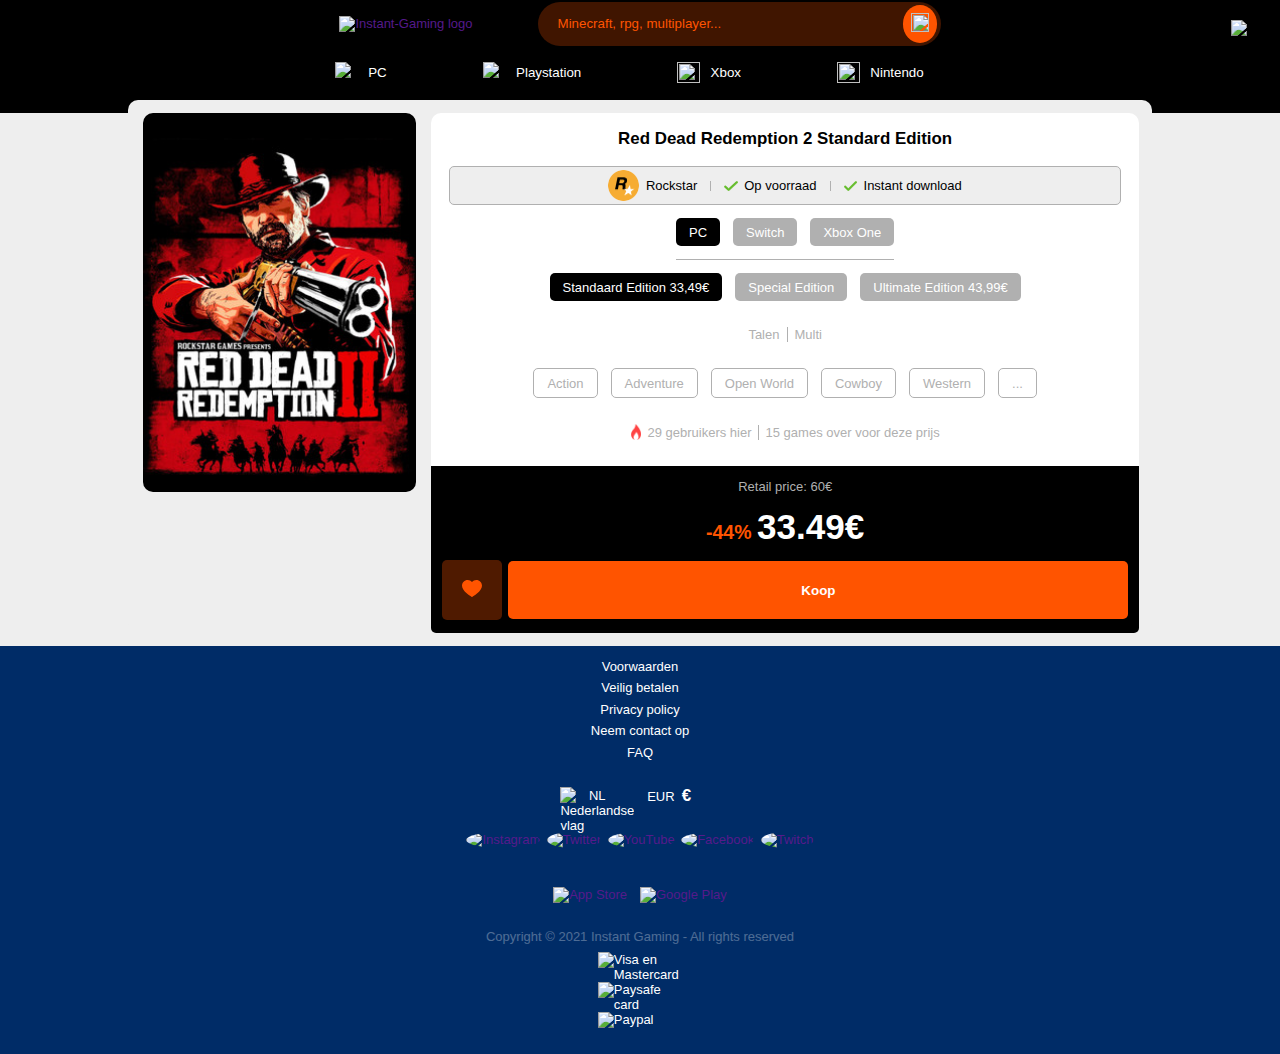
==== commit 73d38f56: "Add files via upload" ====
--- a/detailpagina.html
+++ b/detailpagina.html
@@ -123,12 +123,12 @@
 			</div>
         </section> 
 		<section>
-			<ul>
+			<!-- <ul>
 				<li><a href="">Informatie</a></li>
 				<li><a href=""><img src="images/beoordelingssterren.webp" alt="Beoordeling"></a></li>
 				<li><a href="" alt="Gebruikersscore"><span>82</span></a></li>
 				<li><a href=""><span>Activation</span><img src="images/activationicoon.svg" alt=""></a></li>
-			</ul>
+			</ul> -->
 			<!-- <article>
 				<p>Red Dead Redemption 2 voor PC is een actie-avonturen game in open wereld formaat, waarin de speler vrij kan ronddwalen met sommige elementen die zich afspelen in een derde persoon, andere in first-person. De speler kan misdaden plegen, maar moet dan voorbereid zijn op dat de wetshandhaving ze op komt sporen, klaar om je het volle gewicht van je misdaden te laten dragen.</p>
 				<h2>Over deze game</h2>
